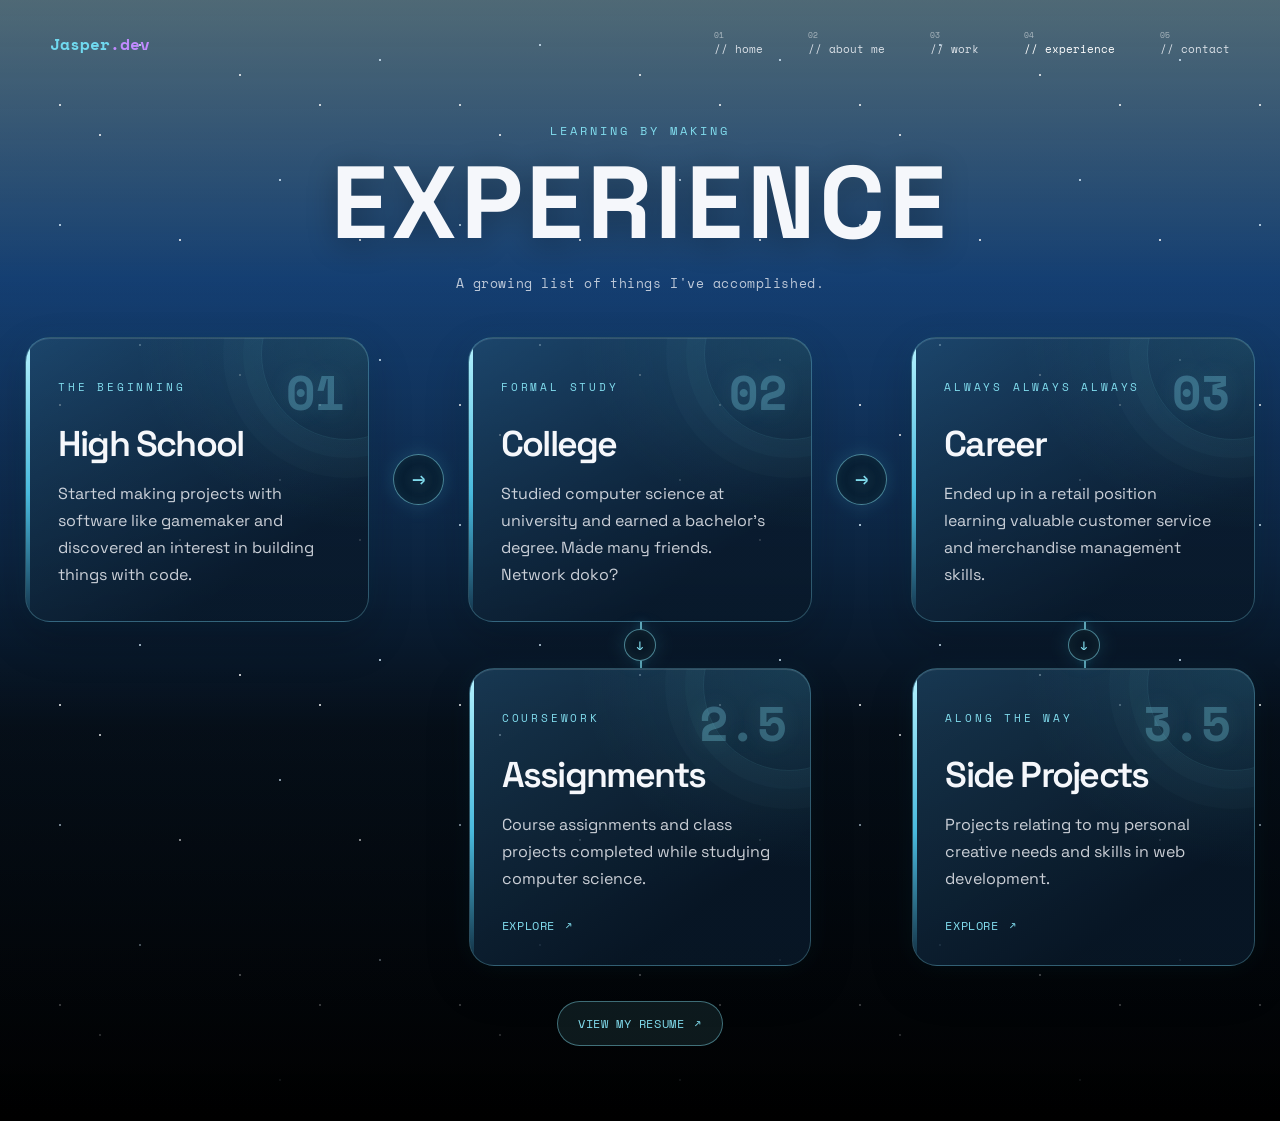
==== src/experience.html @ e36cb80e "base" ====
<!DOCTYPE html>
<html lang="en">
<head>
	<meta charset="UTF-8">
	<meta name="viewport" content="width=device-width, initial-scale=1.0">
	<meta name="theme-color" content="#071421">
	<title>Experience | Jasper.dev</title>
	<link rel="preconnect" href="https://fonts.googleapis.com">
	<link rel="preconnect" href="https://fonts.gstatic.com" crossorigin>
	<link href="https://fonts.googleapis.com/css2?family=Space+Grotesk:wght@400;500;600;700&family=Space+Mono:wght@400;700&display=swap" rel="stylesheet">
	<link rel="stylesheet" href="../styles.css">
</head>
<body>
	<main class="site-page">
		<div class="starfield" aria-hidden="true"></div>
		<header class="site-header">
			<a class="wordmark" href="../index.html" aria-label="Jasper home">Jasper<span>.dev</span></a>
			<nav aria-label="Main navigation">
				<a href="../index.html"><span>01</span>// home</a>
				<a href="aboutme.html"><span>02</span>// about me</a>
				<a href="work.html"><span>03</span>// work</a>
				<a class="active" href="experience.html" aria-current="page"><span>04</span>// experience</a>
				<a href="contact.html"><span>05</span>// contact</a>
			</nav>
		</header>

		<section class="page-content experience-page" aria-labelledby="page-title">
			<div class="page-heading">
				<p class="eyebrow">Learning by making</p>
				<h1 id="page-title">Experience</h1>
				<p class="page-lede">A growing list of things I've accomplished.</p>
			</div>

			<div class="experience-diagram" role="group" aria-label="Experience path from high school to college and career, with branches for assignments and side projects">
				<div class="experience-route">
					<article class="experience-card">
						<span class="experience-number" aria-hidden="true">01</span>
						<p class="eyebrow">The beginning</p>
						<h2>High School</h2>
						<p>Started making projects with software like gamemaker and discovered an interest in building things with code.</p>
					</article>
					<span class="experience-arrow" aria-hidden="true">→</span>
					<article class="experience-card">
						<span class="experience-number" aria-hidden="true">02</span>
						<p class="eyebrow">Formal study</p>
						<h2>College</h2>
						<p>Studied computer science at university and earned a bachelor's degree. Made many friends. Network doko?</p>
					</article>
					<span class="experience-arrow" aria-hidden="true">→</span>
					<article class="experience-card">
						<span class="experience-number" aria-hidden="true">03</span>
						<p class="eyebrow">always always always</p>
						<h2>Career</h2>
						<p>Ended up in a retail position learning valuable customer service and merchandise management skills.</p>
					</article>
				</div>
				<div class="experience-branches">
					<div class="experience-branch experience-branch-assignments">
						<span class="experience-arrow experience-arrow-down" aria-hidden="true">↓</span>
						<article class="experience-card">
							<span class="experience-number" aria-hidden="true">2.5</span>
							<p class="eyebrow">Coursework</p>
							<h2>Assignments</h2>
							<p>Course assignments and class projects completed while studying computer science.</p>
							<a class="page-link" href="https://github.com/bubbles0989" target="_blank" rel="noopener noreferrer">Explore <span aria-hidden="true">↗</span></a>
						</article>
					</div>
					<div class="experience-branch experience-branch-side-projects">
						<span class="experience-arrow experience-arrow-down" aria-hidden="true">↓</span>
						<article class="experience-card">
							<span class="experience-number" aria-hidden="true">3.5</span>
							<p class="eyebrow">Along the way</p>
							<h2>Side Projects</h2>
							<p>Projects relating to my personal creative needs and skills in web development.</p>
							<a class="page-link" href="work.html">Explore <span aria-hidden="true">↗</span></a>
						</article>
					</div>
				</div>
			</div>
			<a class="page-link experience-resume-link" href="resume.html">View my resume <span aria-hidden="true">↗</span></a>
		</section>
	</main>
</body>
</html>
---- styles.css ----
:root {
	color-scheme: dark;
	font-family: "Space Grotesk", sans-serif;
	font-synthesis: none;
	text-rendering: optimizeLegibility;
	-webkit-font-smoothing: antialiased;
	-moz-osx-font-smoothing: grayscale;
	scroll-behavior: smooth;
	--starfield-pattern:
		radial-gradient(1px 1px at 15% 35%, #fff 95%, transparent),
		radial-gradient(1px 1px at 15% 75%, #d9efff 95%, transparent),
		radial-gradient(1.5px 1.5px at 25% 45%, #fff 95%, transparent),
		radial-gradient(1px 1px at 35% 15%, #d9efff 95%, transparent),
		radial-gradient(1px 1px at 45% 80%, #fff 95%, transparent),
		radial-gradient(1.5px 1.5px at 60% 25%, #fff 95%, transparent),
		radial-gradient(1px 1px at 70% 60%, #d9efff 95%, transparent),
		radial-gradient(1px 1px at 80% 35%, #fff 95%, transparent),
		radial-gradient(1.5px 1.5px at 90% 80%, #fff 95%, transparent),
		radial-gradient(1px 1px at 95% 20%, #d9efff 95%, transparent);
}

* {
	box-sizing: border-box;
}

body {
	margin: 0;
	min-width: 320px;
	min-height: 100vh;
	background: #000;
	color: #f5f7fb;
}

.index {
	position: relative;
	display: flex;
	min-height: 100vh;
	min-height: 100svh;
	flex-direction: column;
	overflow: hidden;
	isolation: isolate;
	background:
		linear-gradient(180deg, rgba(5, 13, 23, 0.55) 0%, rgba(5, 13, 23, 0.48) 53%, rgba(0, 0, 0, 0.5) 100%),
		linear-gradient(180deg, #a9d9e9 0%, #2473d1 25%, #071421 67%, #000 100%);
}

.starfield {
	position: absolute;
	z-index: -1;
	inset: 0;
	opacity: 0.75;
	background-image: var(--starfield-pattern);
	background-size: 400px 300px;
	mask-image: linear-gradient(180deg, #000 0%, #000 62%, transparent 100%);
}

.site-header {
	position: relative;
	z-index: 2;
	display: flex;
	align-items: center;
	justify-content: space-between;
	gap: 30px;
	padding: 30px clamp(25px, 5vw, 50px);
}

.wordmark {
	color: #70d9ef;
	font-family: "Space Mono", monospace;
	font-size: 1rem;
	font-weight: 700;
	text-decoration: none;
	white-space: nowrap;
}

.wordmark span {
	color: #c18aff;
}

nav {
	display: flex;
	align-items: center;
	justify-content: center;
	gap: clamp(20px, 5vw, 45px);
}

nav a {
	position: relative;
	padding-top: 10px;
	color: rgba(245, 247, 251, 0.85);
	font-family: "Space Mono", monospace;
	font-size: 0.70rem;
	text-decoration: none;
	white-space: nowrap;
	transition: color 160ms ease;
}

nav a:hover,
nav a:focus-visible,
nav a.active {
	color: #fff;
}

nav a:focus-visible,
.wordmark:focus-visible,
.image-credit:focus-visible {
	outline: 2px solid #70d9ef;
	outline-offset: 5px;
}

nav a span {
	position: absolute;
	top: -1px;
	left: 0;
	color: rgba(255, 255, 255, 0.55);
	font-size: 0.5rem;
}

.planet {
	position: absolute;
	top: 10%;
	left: 0;
	width: 100%;
	height: min(95vh, 740px);
	pointer-events: none;
	animation: saturn-enter 1.5s ease-out both;
}

.planet img {
	display: block;
	width: 100%;
	height: 100%;
	object-fit: contain;
	mix-blend-mode: screen;
	opacity: 0.9;
	filter: drop-shadow(0 15px 40px rgba(2, 7, 18, 0.2));
	transform: translateX(clamp(15px, 5vw, 50px)) scale(1.0);
}

.index-copy {
	position: relative;
	z-index: 1;
	display: flex;
	flex: 1;
	flex-direction: column;
	align-items: center;
	justify-content: center;
	padding: 35px 25px 90px;
	text-align: center;
	animation: page-enter 750ms ease-out 100ms both;
}

.eyebrow {
	margin: 0 0 15px;
	color: #81dced;
	font-family: "Space Mono", monospace;
	font-size: clamp(0.60rem, 1vw, 0.75rem);
	letter-spacing: 0.25em;
	text-transform: uppercase;
}

h1 {
	margin: 0;
	font-size: clamp(5rem, 15vw, 10rem);
	font-weight: 700;
	letter-spacing: 0.035em;
	line-height: 0.95;
	text-shadow: 0 5px 30px rgba(0, 0, 0, 0.3);
	text-transform: uppercase;
}

.tagline {
	margin: 20px 0 0;
	font-family: "Space Mono", monospace;
	font-size: clamp(0.65rem, 1.25vw, 0.9rem);
	letter-spacing: 0.1em;
	line-height: 1.85;
	text-transform: uppercase;
}

.specialties {
	display: flex;
	align-items: center;
	gap: 15px;
	margin-top: 60px;
	transform: translateY(-50px);
	color: rgba(245, 247, 251, 0.60);
	font-family: "Space Mono", monospace;
	font-size: 0.60rem;
	letter-spacing: 0.15em;
	text-transform: uppercase;
}

.specialties i {
	color: #75cde3;
	font-style: normal;
}

@keyframes page-enter {
	from {
		opacity: 0;
		transform: translateY(15px);
	}

	to {
		opacity: 1;
		transform: translateY(0);
	}
}

@keyframes saturn-enter {
	from {
		opacity: 0;
	}

	to {
		opacity: 1;
	}
}

@media (prefers-reduced-motion: reduce) {
	.index .planet,
	.index .index-copy,
	.site-page .page-content {
		animation: none;
	}
}

.scroll-cue {
	position: absolute;
	bottom: 35px;
	left: 50%;
	display: block;
	width: 80px;
	height: 50px;
	transform: translateX(-50%);
}

.scroll-cue svg {
	display: block;
	width: 100%;
	height: 100%;
	overflow: visible;
}

.comet-trail {
	fill: none;
	stroke: rgba(255, 255, 255, 0.3);
	stroke-dasharray: 2 4;
	stroke-width: 1;
}

.comet-tail {
	stroke: #79d9ed;
	stroke-linecap: round;
	stroke-width: 1.5;
	filter: drop-shadow(0 0 5px rgba(121, 217, 237, 0.8));
}

.comet-head {
	fill: #fff;
	filter: drop-shadow(0 0 5px #79d9ed);
}

.comet-still {
	display: none;
}

.image-credit {
	position: absolute;
	right: 25px;
	bottom: 20px;
	color: rgba(255, 255, 255, 0.5);
	font-family: "Space Mono", monospace;
	font-size: 0.50rem;
	text-decoration: none;
}

.image-credit:hover {
	color: rgba(255, 255, 255, 0.85);
}

@media (max-width: 760px) {
	.site-header {
		flex-direction: column;
		gap: 20px;
		padding-top: 25px;
	}

	nav {
		width: 100%;
		flex-wrap: wrap;
		justify-content: space-between;
		gap: 10px;
	}

	nav a {
		font-size: clamp(0.50rem, 2vw, 0.65rem);
	}

	.planet {
		top: 25%;
		left: -10vw;
		width: 120vw;
		height: min(76vh, 580px);
	}

	.index-copy {
		padding: 30px 20px 95px;
	}

	.eyebrow {
		margin-bottom: 15px;
	}

	h1 {
		font-size: clamp(5rem, 20vw, 10rem);
	}

	.tagline {
		max-width: 35ch;
		margin-top: 20px;
		letter-spacing: 0.05em;
	}

	.specialties {
		margin-top: 50px;
	}

	.image-credit {
		right: 15px;
		bottom: 10px;
		font-size: 0.40rem;
	}
}

@media (max-width: 380px) {
	.site-header {
		padding-right: 15px;
		padding-left: 15px;
	}

	nav {
		gap: 6px;
	}

	nav a {
		font-size: 0.45rem;
	}

	h1 {
		font-size: 4rem;
	}

	.specialties {
		gap: 10px;
	}
}

@media (prefers-reduced-motion: reduce) {
	:root {
		scroll-behavior: auto;
	}

	.comet-flight {
		display: none;
	}

	.comet-still {
		display: inline;
	}
}

.site-page {
	position: relative;
	display: flex;
	min-height: 100vh;
	min-height: 100svh;
	flex-direction: column;
	overflow: hidden;
	isolation: isolate;
	background:
		linear-gradient(180deg, rgba(5, 13, 23, 0.55) 0%, rgba(5, 13, 23, 0.48) 50%, rgba(0, 0, 0, 0.5) 100%),
		linear-gradient(180deg, #a9d9e9 0%, #2473d1 25%, #071421 65%, #000 100%);
}

.site-page .site-header {
	width: 100%;
}

.site-page .wordmark span {
	color: #c18aff;
}

.site-page .page-content {
	position: relative;
	z-index: 1;
	width: min(100% - 50px, 1080px);
	margin: 35px auto 75px;
	animation: page-enter 750ms ease-out 100ms both;
}

.site-page .about-page {
	width: min(100% - 50px, 1500px);
}

.site-page .experience-page {
	width: min(100% - 50px, 1280px);
}

.page-heading {
	margin: 0 auto 40px;
	text-align: center;
}

.page-heading .eyebrow {
	margin-bottom: 15px;
}

.page-heading h1 {
	max-width: none;
	font-size: clamp(3rem, 8vw, 6.5rem);
}

.page-lede {
	max-width: 55ch;
	margin: 20px auto 0;
	color: rgba(245, 247, 251, 0.75);
	font-family: "Space Mono", monospace;
	font-size: clamp(0.75rem, 1vw, 1rem);
	letter-spacing: 0.045em;
	line-height: 2;
}

.about-card,
.game-card {
	display: grid;
	grid-template-columns: minmax(0, 1fr) minmax(0, 1fr);
	gap: clamp(25px, 5vw, 60px);
	align-items: center;
	padding: clamp(20px, 4vw, 40px);
	border: 1px solid rgba(255, 255, 255, 0.20);
	border-radius: 30px;
	background: linear-gradient(145deg, rgba(255, 255, 255, 0.1), rgba(255, 255, 255, 0.025) 75%);
	box-shadow: inset 0 0 0 1px rgba(255, 255, 255, 0.035);
	backdrop-filter: blur(10px);
}

.about-photo-column h2 {
	margin: 0 0 18px;
	font-size: clamp(1.25rem, 2.5vw, 1.75rem);
	letter-spacing: -0.04em;
}

.about-photo-gallery {
	display: grid;
	grid-template-columns: repeat(2, minmax(0, 1fr));
	gap: 12px;
}

.about-photo {
	position: relative;
	display: block;
	width: 100%;
	margin: 0;
	aspect-ratio: 4 / 3;
	overflow: hidden;
	border: 1px solid rgba(255, 255, 255, 0.2);
	border-radius: 14px;
	background: rgba(3, 10, 18, 0.55);
}

.about-photo img {
	display: block;
	width: 100%;
	height: 100%;
	object-fit: cover;
	object-position: center;
}

.about-photo-selfie img {
	object-position: left center;
	transform: scale(1.4);
	transform-origin: left center;
}

.about-photo-jor-2 img {
	object-position: center 25%;
}

.about-photo figcaption {
	position: absolute;
	right: 0;
	bottom: 0;
	left: 0;
	padding: 18px 10px 9px;
	background: linear-gradient(transparent, rgba(3, 10, 18, 0.85));
	color: #fff;
	font-family: "Space Mono", monospace;
	font-size: 0.6rem;
	letter-spacing: 0.08em;
	text-transform: uppercase;
}

.image-placeholder {
	position: relative;
	display: grid;
	min-height: 310px;
	place-items: center;
	overflow: hidden;
	border: 1px solid rgba(255, 255, 255, 0.20);
	border-radius: 20px;
	background:
		radial-gradient(ellipse at 70% 35%, rgba(204, 244, 255, 0.52), transparent 20%),
		radial-gradient(ellipse at 35% 65%, rgba(33, 130, 232, 0.65), transparent 40%),
		linear-gradient(145deg, #7bc5e4, #175ab2 60%, #092039);
}

.about-image {
	min-height: 0;
	aspect-ratio: 4 / 5;
}

.image-placeholder::before {
	position: absolute;
	width: min(65%, 260px);
	aspect-ratio: 1;
	border: 1px solid rgba(255, 255, 255, 0.25);
	border-radius: 50%;
	background: linear-gradient(145deg, rgba(255, 255, 255, 0.15), rgba(255, 255, 255, 0.01));
	content: "";
}

.image-placeholder span {
	position: relative;
	padding: 10px 15px;
	border: 1px solid rgba(255, 255, 255, 0.30);
	border-radius: 1000px;
	background: rgba(5, 26, 56, 0.35);
	color: rgba(255, 255, 255, 0.9);
	font-family: "Space Mono", monospace;
	font-size: 0.6rem;
	letter-spacing: 0.08em;
	text-align: center;
	text-transform: uppercase;
	backdrop-filter: blur(10px);
}

.page-copy {
	text-align: left;
}

.page-copy .eyebrow {
	margin-bottom: 15px;
}

.page-copy h2 {
	margin: 0;
	font-size: clamp(2rem, 4vw, 3.25rem);
	font-weight: 600;
	letter-spacing: -0.05em;
	line-height: 1;
}

.page-copy > p:not(.eyebrow) {
	margin: 20px 0 0;
	color: rgba(245, 247, 251, 0.8);
	font-size: 1rem;
	line-height: 2;
}

.page-copy .quote {
	display: block;
	padding-left: 18px;
	border-left: 2px solid #81dced;
	color: #d9efff;
	font-family: "Space Grotesk", sans-serif;
	font-size: clamp(1.25rem, 2.5vw, 1.75rem);
	font-style: italic;
	font-weight: 600;
	line-height: 1.45;
}

.page-link,
.back-link {
	display: inline-flex;
	align-items: center;
	gap: 10px;
	color: #81dced;
	font-family: "Space Mono", monospace;
	font-size: 0.75rem;
	letter-spacing: 0.05em;
	text-decoration: none;
	text-transform: uppercase;
}

.page-link {
	margin-top: 25px;
}

.page-link:hover,
.back-link:hover {
	color: #fff;
}

.page-link:focus-visible,
.back-link:focus-visible {
	outline: 2px solid #70d9ef;
	outline-offset: 5px;
}

.page-tags {
	display: flex;
	flex-wrap: wrap;
	gap: 10px;
	margin-top: 25px;
}

.page-tags span {
	padding: 5px 10px;
	border: 1px solid rgba(129, 220, 237, 0.30);
	border-radius: 1000px;
	color: rgba(245, 247, 251, 0.8);
	font-family: "Space Mono", monospace;
	font-size: 0.60rem;
	letter-spacing: 0.05em;
	text-transform: uppercase;
}

.game-page .page-heading h1 {
	font-size: clamp(3rem, 7.5vw, 6rem);
}

.game-image {
	min-height: 360px;
	background:
		radial-gradient(ellipse at 70% 22%, rgba(255, 224, 154, 0.75), transparent 10%),
		radial-gradient(ellipse at 35% 70%, rgba(70, 189, 158, 0.7), transparent 30%),
		linear-gradient(150deg, #67b5d4, #34779c 45%, #173d58);
}

.game-card + .back-link {
	margin-top: 30px;
}

@media (max-width: 760px) {
	.site-page .page-content {
		width: min(100% - 35px, 560px);
		margin-top: 20px;
	}

	.page-heading {
		margin-bottom: 25px;
	}

	.about-card,
	.game-card {
		grid-template-columns: 1fr;
		gap: 25px;
		padding: 20px;
		border-radius: 25px;
	}

	.about-page-image {
		display: none;
	}

	.image-placeholder {
		min-height: min(65vw, 300px);
		border-radius: 15px;
	}

	.game-image {
		min-height: min(70vw, 320px);
	}

	.page-copy {
		padding: 5px 5px 10px;
	}

	.page-copy h2 {
		font-size: clamp(2rem, 8vw, 3rem);
	}
}

.work-grid {
	display: grid;
	grid-template-columns: repeat(2, minmax(0, 1fr));
	gap: 25px;
}

.work-card {
	overflow: hidden;
	border: 1px solid rgba(255, 255, 255, 0.20);
	border-radius: 25px;
	background: linear-gradient(145deg, rgba(255, 255, 255, 0.1), rgba(255, 255, 255, 0.025) 75%);
	box-shadow: inset 0 0 0 1px rgba(255, 255, 255, 0.035);
	backdrop-filter: blur(10px);
}

.work-card-centered {
	grid-column: 1 / -1;
	width: calc((100% - 22px) / 2);
	justify-self: center;
}

.work-image {
	display: grid;
	min-height: 240px;
	border: 0;
	border-radius: 0;
	color: inherit;
	text-decoration: none;
}

.work-image-preview {
	display: flex;
	align-items: center;
	justify-content: center;
	height: 240px;
	min-height: 0;
	overflow: hidden;
}

.work-image-preview-elliot {
	aspect-ratio: 1225 / 640;
	height: auto;
	width: 100%;
}

.work-image-preview-julian {
	aspect-ratio: 1225 / 640;
	height: auto;
	width: 100%;
}

.work-image-preview img {
	display: block;
	width: 100%;
	height: 100%;
	object-fit: contain;
	object-position: center;
}

.work-image-preview-paper {
	background: #faf7f2;
}

.work-image-preview-tumblr {
	background: linear-gradient(to bottom, #c3c3c3 0 35%, #787d94 65% 100%);
}

.work-image-preview-tumblr img {
	object-fit: cover;
}

.work-image-preview-soda {
	background: #1d2b53;
}

.work-card-alt .work-image {
	background:
		radial-gradient(ellipse at 30% 30%, rgba(218, 241, 255, 0.65), transparent 20%),
		radial-gradient(ellipse at 75% 75%, rgba(70, 127, 238, 0.75), transparent 40%),
		linear-gradient(145deg, #72b8dd, #264fa7 60%, #0a1a39);
}

.work-card-alt .work-image-preview-paper {
	background: #faf7f2;
}

.work-card-alt .work-image-preview-github {
	background: #0d1117;
}

.work-card-alt .work-image-preview-soda {
	background: #1d2b53;
}

.work-card-coming .work-image {
	background:
		radial-gradient(ellipse at 60% 40%, rgba(216, 248, 255, 0.55), transparent 20%),
		radial-gradient(ellipse at 25% 75%, rgba(29, 151, 217, 0.7), transparent 40%),
		linear-gradient(145deg, #68bfd0, #176da8 60%, #0a2037);
}

.work-card-coming .work-image-preview-arms {
	background: #000;
}

.work-card-coming.work-card-centered .work-image {
	background: transparent;
	animation: none;
}

.work-card-coming.work-card-centered .work-image::before {
	position: absolute;
	top: 0;
	left: -20%;
	width: 75px;
	height: 5px;
	border-radius: 50%;
	background: linear-gradient(90deg, transparent, #d9efff 65%, #fff);
	box-shadow: 0 0 8px rgba(217, 239, 255, 0.85);
	content: "";
	opacity: 0;
	transform: rotate(-30deg);
	transform-origin: center;
	animation: work-comet-flight 15s ease-in 5s infinite;
	pointer-events: none;
}

.work-card-coming.work-card-centered .work-image::after {
	position: absolute;
	inset: 0;
	background-image: var(--starfield-pattern);
	background-size: 400px 300px;
	content: "";
	opacity: 1;
	animation: work-stars-twinkle 3.5s ease-in-out infinite alternate;
	pointer-events: none;
}

@keyframes work-stars-twinkle {
	to {
		opacity: 1;
	}
}

@keyframes work-comet-flight {
	0%,
	65% {
		top: 85%;
		left: -20%;
		opacity: 0;
	}

	65% {
		opacity: 1;
	}

	70% {
		top: 15%;
		left: 100%;
		opacity: 1;
	}

	75%,
	100% {
		top: 15%;
		left: 100%;
		opacity: 0;
	}
}

@media (prefers-reduced-motion: reduce) {
	.work-card-coming.work-card-centered .work-image {
		animation: none;
	}

	.work-card-coming.work-card-centered .work-image::before {
		animation: none;
	}

	.work-card-coming.work-card-centered .work-image::after {
		animation: none;
	}
}

.work-card-copy {
	padding: 20px 20px 20px;
}

.work-card-copy .eyebrow {
	margin-bottom: 15px;
}

.work-card-copy h2 {
	margin: 0;
	font-size: clamp(1.5rem, 3vw, 2rem);
	font-weight: 600;
	letter-spacing: -0.045em;
	line-height: 1.15;
}

.work-card-copy h2 a {
	color: #f5f7fb;
	text-decoration: none;
}

.work-card-copy h2 a:hover {
	color: #81dced;
}

.work-card-copy > p:not(.eyebrow) {
	margin: 15px 0 0;
	color: rgba(245, 247, 251, 0.75);
	line-height: 1.75;
}

.work-card-copy .page-link {
	margin-top: 20px;
}

.detail-placeholder {
	display: inline-block;
	margin-top: 20px;
	color: rgba(245, 247, 251, 0.55);
	font-family: "Space Mono", monospace;
	font-size: 0.60rem;
	letter-spacing: 0.05em;
	text-transform: uppercase;
}

.gif-gallery {
	display: flex;
	flex-direction: column;
	gap: 30px;
}

.model-gallery {
	display: grid;
	grid-template-columns: repeat(3, minmax(0, 1fr));
	gap: 20px;
}

.models-gallery-note {
	text-align: center;
}

.model-preview {
	display: grid;
	grid-template-rows: minmax(0, 1fr) auto;
	min-width: 0;
	margin: 0;
	overflow: hidden;
	border: 1px solid rgba(255, 255, 255, 0.2);
	border-radius: 20px;
	background: linear-gradient(145deg, rgba(255, 255, 255, 0.1), rgba(255, 255, 255, 0.025) 75%);
	box-shadow: inset 0 0 0 1px rgba(255, 255, 255, 0.035);
	backdrop-filter: blur(10px);
}

.model-preview img {
	display: block;
	width: 100%;
	aspect-ratio: 4 / 3;
	object-fit: contain;
	background: rgba(3, 10, 18, 0.45);
}

.model-preview figcaption {
	padding: 14px 18px;
	color: #81dced;
	font-family: "Space Mono", monospace;
	font-size: 0.7rem;
	letter-spacing: 0.08em;
	text-transform: uppercase;
}

.gif-section {
	display: grid;
	grid-template-columns: repeat(3, minmax(0, 1fr));
	gap: 20px;
}

.gif-section + .gif-section {
	padding-top: 25px;
	border-top: 1px solid rgba(129, 220, 237, 0.2);
}

.gif-section-title {
	grid-column: 1 / -1;
	margin: 0;
	color: #81dced;
	font-family: "Space Mono", monospace;
	font-size: 0.75rem;
	font-weight: 400;
	letter-spacing: 0.18em;
	text-transform: uppercase;
}

.gif-entry {
	position: relative;
	display: block;
	width: 100%;
	aspect-ratio: 4 / 3;
	padding: 0;
	overflow: hidden;
	border: 1px solid rgba(255, 255, 255, 0.2);
	border-radius: 20px;
	background:
		radial-gradient(ellipse at 70% 30%, rgba(86, 165, 219, 0.2), transparent 55%),
		linear-gradient(145deg, rgba(255, 255, 255, 0.09), rgba(255, 255, 255, 0.02));
	box-shadow: inset 0 0 0 1px rgba(255, 255, 255, 0.035);
	cursor: pointer;
	transition: border-color 180ms ease, background-color 180ms ease, transform 180ms ease;
}

.gif-entry:hover {
	transform: translateY(-3px);
	border-color: rgba(129, 220, 237, 0.6);
}

.gif-entry:focus-visible,
.gif-dialog-close:focus-visible {
	outline: 2px solid #70d9ef;
	outline-offset: 4px;
}

.gif-entry img {
	position: absolute;
	inset: 0;
	display: block;
	width: 100%;
	height: 100%;
	object-fit: cover;
	object-position: center;
}

.gif-entry-towasama-6thfes img {
	object-position: center 20%;
}

.gif-entry-soda-machine img {
	object-position: center 40%;
}

.gif-entry-asuka img {
	object-position: 95% center;
}

body.gif-gallery-ready .gif-entry {
	opacity: 0;
	transform: translateY(20px);
	transition: opacity 500ms ease, transform 500ms ease, border-color 180ms ease;
}

body.gif-gallery-ready .gif-entry.is-visible {
	opacity: 1;
	transform: translateY(0);
}

.gif-dialog {
	width: min(90vw, 760px);
	max-width: none;
	max-height: 90vh;
	padding: 0;
	overflow: auto;
	border: 1px solid rgba(129, 220, 237, 0.45);
	border-radius: 24px;
	background: linear-gradient(145deg, #10243a, #050d17 85%);
	color: #f5f7fb;
	box-shadow: 0 25px 100px rgba(0, 0, 0, 0.7);
}

.gif-dialog::backdrop {
	background: rgba(0, 0, 0, 0.78);
	backdrop-filter: blur(5px);
}

.gif-dialog-content {
	position: relative;
	padding: clamp(24px, 5vw, 40px);
}

.gif-dialog-close {
	position: absolute;
	top: 15px;
	right: 18px;
	display: grid;
	width: 40px;
	height: 40px;
	place-items: center;
	border: 1px solid rgba(255, 255, 255, 0.2);
	border-radius: 50%;
	background: rgba(255, 255, 255, 0.06);
	color: #f5f7fb;
	font-size: 1.75rem;
	line-height: 1;
	cursor: pointer;
}

.gif-dialog-content .eyebrow {
	padding-right: 45px;
}

.gif-dialog-content h2 {
	margin: 0 0 20px;
	font-size: clamp(1.75rem, 5vw, 2.5rem);
	letter-spacing: -0.04em;
}

.gif-dialog-image {
	display: block;
	width: 100%;
	max-height: 60vh;
	object-fit: contain;
	border: 1px solid rgba(255, 255, 255, 0.12);
	border-radius: 14px;
	background: rgba(0, 0, 0, 0.35);
}

.gif-dialog-content > p:not(.eyebrow) {
	color: rgba(245, 247, 251, 0.8);
	line-height: 1.7;
}

.gif-dialog-filename {
	font-family: "Space Mono", monospace;
	font-size: 0.7rem;
	overflow-wrap: anywhere;
}

@media (max-width: 760px) {
	.model-gallery {
		grid-template-columns: repeat(2, minmax(0, 1fr));
		gap: 15px;
	}

	.gif-section {
		grid-template-columns: repeat(2, minmax(0, 1fr));
		gap: 15px;
	}

	.gif-entry {
		border-radius: 15px;
	}
}

@media (max-width: 420px) {
	.model-gallery {
		grid-template-columns: 1fr;
	}

	.gif-section {
		grid-template-columns: 1fr;
	}
}

@media (prefers-reduced-motion: reduce) {
	body.gif-gallery-ready .gif-entry,
	body.gif-gallery-ready .gif-entry.is-visible {
		opacity: 1;
		transform: none;
		transition: none;
	}

	.gif-entry:hover {
		transform: none;
	}
}

.contact-card {
	display: grid;
	grid-template-columns: minmax(180px, 0.75fr) minmax(0, 1.25fr);
	gap: clamp(25px, 5vw, 60px);
	align-items: center;
	padding: clamp(25px, 5vw, 50px);
	border: 1px solid rgba(255, 255, 255, 0.25);
	border-radius: 30px;
	background: linear-gradient(145deg, rgba(255, 255, 255, 0.1), rgba(255, 255, 255, 0.025) 75%);
	backdrop-filter: blur(15px);
}

.contact-orbit {
	position: relative;
	display: grid;
	width: min(100%, 300px);
	aspect-ratio: 1;
	place-items: center;
	justify-self: center;
	animation: contact-orbit-float 5s ease-in-out infinite;
	border: 1px solid rgba(129, 220, 237, 0.5);
	border-radius: 50%;
	background:
		radial-gradient(circle, rgba(129, 220, 237, 0.2), transparent 60%);
	box-shadow: 0 0 60px rgba(46, 139, 197, 0.15), inset 0 0 36px rgba(129, 220, 237, 0.15);
}

.contact-orbit::before,
.contact-orbit::after {
	position: absolute;
	width: 75%;
	height: 35%;
	border: 1px solid rgba(255, 255, 255, 0.35);
	border-radius: 50%;
	content: "";
	transform: rotate(-35deg);
	animation: contact-orbit-pulse 5s ease-in-out infinite alternate;
}

.contact-orbit::after {
	width: 85%;
	height: 50%;
	border-color: rgba(129, 220, 237, 0.25);
	transform: rotate(35deg);
	animation-delay: -2.5s;
}

.contact-orbit span {
	width: 20px;
	aspect-ratio: 1;
	border-radius: 50%;
	background: #d9f7ff;
	box-shadow: 0 0 15px #79d9ed, 0 0 45px rgba(121, 217, 237, 0.75);
	animation: contact-orbit-glow 3s ease-in-out infinite alternate;
}

@keyframes contact-orbit-float {
	50% {
		transform: translateY(-10px);
	}
}

@keyframes contact-orbit-pulse {
	to {
		opacity: 0.6;
	}
}

@keyframes contact-orbit-glow {
	to {
		box-shadow: 0 0 20px #79d9ed, 0 0 55px rgba(121, 217, 237, 0.95);
		transform: scale(1.15);
	}
}

@media (prefers-reduced-motion: reduce) {
	.contact-orbit,
	.contact-orbit::before,
	.contact-orbit::after,
	.contact-orbit span {
		animation: none;
	}
}

.contact-card .page-copy h2 {
	max-width: 15ch;
}

.contact-form {
	display: grid;
	grid-template-columns: repeat(2, minmax(0, 1fr));
	gap: 18px;
	margin-top: 25px;
}

.contact-form-field {
	display: grid;
	gap: 8px;
}

.contact-form-field label {
	color: #81dced;
	font-family: "Space Mono", monospace;
	font-size: 0.65rem;
	letter-spacing: 0.1em;
	text-transform: uppercase;
}

.contact-form-field input,
.contact-form-field textarea {
	width: 100%;
	border: 1px solid rgba(129, 220, 237, 0.35);
	border-radius: 12px;
	padding: 12px 14px;
	background: rgba(3, 10, 18, 0.5);
	color: #f5f7fb;
	font: inherit;
}

.contact-form-field input {
	min-height: 48px;
}

.contact-form-field textarea {
	min-height: 140px;
	resize: vertical;
}

.contact-form-field input:focus-visible,
.contact-form-field textarea:focus-visible {
	border-color: #81dced;
	outline: 2px solid rgba(129, 220, 237, 0.35);
	outline-offset: 2px;
}

.contact-form-message {
	grid-column: 1 / -1;
}

.contact-form-submit {
	display: inline-flex;
	grid-column: 1 / -1;
	align-items: center;
	justify-content: center;
	gap: 10px;
	justify-self: start;
	min-height: 46px;
	padding: 0 20px;
	border: 1px solid rgba(129, 220, 237, 0.55);
	border-radius: 1000px;
	background: rgba(129, 220, 237, 0.12);
	color: #d9f7ff;
	font-family: "Space Mono", monospace;
	font-size: 0.7rem;
	letter-spacing: 0.06em;
	text-transform: uppercase;
	cursor: pointer;
	transition: background-color 160ms ease, border-color 160ms ease, color 160ms ease;
}

.contact-form-submit:hover {
	border-color: #81dced;
	background: #81dced;
	color: #071421;
}

.contact-form-submit:focus-visible {
	outline: 2px solid #81dced;
	outline-offset: 4px;
}

.contact-form-disclaimer {
	margin-top: 16px;
	color: rgba(245, 247, 251, 0.6);
	font-size: 0.8rem;
	line-height: 1.6;
}

@media (max-width: 760px) {
	.contact-form {
		grid-template-columns: minmax(0, 1fr);
	}

	.contact-form-message,
	.contact-form-submit {
		grid-column: 1;
	}
}

.experience-diagram {
	--experience-arrow-track: clamp(34px, 4vw, 52px);
	position: relative;
}

.experience-route {
	display: grid;
	grid-template-columns: minmax(0, 1fr) var(--experience-arrow-track) minmax(0, 1fr) var(--experience-arrow-track) minmax(0, 1fr);
	gap: clamp(12px, 2vw, 24px);
	align-items: center;
}

.experience-arrow {
	display: grid;
	width: var(--experience-arrow-track);
	aspect-ratio: 1;
	place-items: center;
	border: 1px solid rgba(129, 220, 237, 0.55);
	border-radius: 50%;
	background: rgba(8, 29, 47, 0.88);
	color: #81dced;
	font-family: "Space Mono", monospace;
	font-size: 1.4rem;
	text-shadow: 0 0 18px rgba(129, 220, 237, 0.8);
	box-shadow: 0 0 20px rgba(81, 194, 224, 0.18), inset 0 0 12px rgba(129, 220, 237, 0.1);
}

.experience-card {
	position: relative;
	min-height: 285px;
	padding: 36px 32px 30px;
	overflow: hidden;
	border: 1px solid rgba(129, 220, 237, 0.28);
	border-radius: 25px;
	background:
		radial-gradient(ellipse at 100% 0%, rgba(84, 191, 224, 0.15), transparent 48%),
		linear-gradient(145deg, rgba(34, 78, 111, 0.62), rgba(9, 25, 42, 0.82) 75%);
	box-shadow:
		inset 0 1px 0 rgba(255, 255, 255, 0.12),
		0 18px 45px rgba(0, 0, 0, 0.2),
		0 0 28px rgba(52, 151, 196, 0.08);
	backdrop-filter: blur(14px);
	transition: border-color 180ms ease, box-shadow 180ms ease, transform 180ms ease;
}

.experience-card:hover {
	transform: translateY(-4px);
	border-color: rgba(129, 220, 237, 0.6);
	box-shadow:
		inset 0 1px 0 rgba(255, 255, 255, 0.16),
		0 22px 50px rgba(0, 0, 0, 0.28),
		0 0 32px rgba(52, 151, 196, 0.18);
}

.experience-card::before {
	position: absolute;
	inset: 0 auto 0 0;
	width: 4px;
	background: linear-gradient(180deg, #b6f3ff, #48b9dd 55%, rgba(72, 185, 221, 0.08));
	content: "";
}

.experience-card::after {
	position: absolute;
	top: -70px;
	right: -65px;
	width: 170px;
	aspect-ratio: 1;
	border: 1px solid rgba(129, 220, 237, 0.1);
	border-radius: 50%;
	box-shadow: 0 0 0 18px rgba(129, 220, 237, 0.025), 0 0 0 38px rgba(129, 220, 237, 0.02);
	content: "";
	pointer-events: none;
}

.experience-number {
	position: absolute;
	top: 18px;
	right: 24px;
	color: rgba(129, 220, 237, 0.3);
	font-family: "Space Mono", monospace;
	font-size: 3rem;
	font-weight: 700;
	text-shadow: 0 0 24px rgba(129, 220, 237, 0.12);
}

.experience-card .eyebrow {
	position: relative;
	max-width: 75%;
	margin: 5px 0 30px;
	font-size: 0.7rem;
	line-height: 1.5;
}

.experience-card h2 {
	margin: 0;
	font-size: clamp(1.75rem, 2.8vw, 2.35rem);
	font-weight: 600;
	letter-spacing: -0.05em;
	line-height: 1;
}

.experience-card > p:not(.eyebrow) {
	margin: 18px 0 0;
	color: rgba(245, 247, 251, 0.82);
	font-size: 1rem;
	line-height: 1.7;
}

.experience-branches {
	display: grid;
	grid-template-columns: minmax(0, 1fr) var(--experience-arrow-track) minmax(0, 1fr) var(--experience-arrow-track) minmax(0, 1fr);
	gap: clamp(10px, 2vw, 25px);
}

.experience-branch {
	position: relative;
	display: grid;
	grid-template-columns: minmax(0, 1fr);
	justify-items: center;
	padding-top: 46px;
}

.experience-branch-assignments {
	grid-column: 3;
}

.experience-branch-side-projects {
	grid-column: 5;
}

.experience-branch::before {
	position: absolute;
	top: 0;
	left: 50%;
	height: 46px;
	border-left: 2px solid rgba(129, 220, 237, 0.7);
	filter: drop-shadow(0 0 5px rgba(81, 194, 224, 0.65));
	content: "";
}

.experience-arrow-down {
	position: absolute;
	top: 23px;
	left: 50%;
	z-index: 1;
	width: 32px;
	height: 32px;
	border-width: 1px;
	background: #071421;
	font-size: 1rem;
	line-height: 1;
	transform: translate(-50%, -50%);
}

.experience-branch .experience-card {
	width: 100%;
}

@media (max-width: 760px) {
	.work-grid {
		grid-template-columns: 1fr;
	}

	.work-card {
		border-radius: 20px;
	}

	.work-card-centered {
		grid-column: auto;
		width: 100%;
	}

	.work-image {
		min-height: min(60vw, 200px);
	}

	.work-image-preview {
		height: min(60vw, 200px);
	}

	.work-image-preview-elliot {
		height: auto;
	}

	.work-image-preview-julian {
		height: auto;
	}

	.work-card-copy {
		padding: 20px 20px 25px;
	}

	.contact-card {
		grid-template-columns: 1fr;
		gap: 30px;
		padding: 20px;
		border-radius: 20px;
	}

	.contact-orbit {
		width: min(60vw, 200px);
	}

	.experience-route {
		grid-template-columns: minmax(0, 1fr);
		gap: 12px;
	}

	.experience-branches {
		grid-template-columns: minmax(0, 1fr);
		gap: 12px;
	}

	.experience-card {
		min-height: auto;
		padding: 30px 24px 26px;
		border-radius: 22px;
	}

	.experience-arrow {
		justify-self: center;
		width: 32px;
		transform: rotate(90deg);
	}

	.experience-branch {
		width: 100%;
		padding-top: 32px;
	}

	.experience-branch-assignments,
	.experience-branch-side-projects {
		grid-column: 1;
	}

	.experience-branch::before {
		height: 32px;
	}

	.experience-arrow-down {
		top: 16px;
	}
}

@media (prefers-reduced-motion: reduce) {
	.experience-card {
		transition: none;
	}

	.experience-card:hover {
		transform: none;
	}
}

.resume-page {
	max-width: 1000px;
}

.resume-sheet {
	padding: clamp(24px, 5vw, 52px);
	border: 1px solid rgba(129, 220, 237, 0.28);
	border-radius: 28px;
	background:
		radial-gradient(ellipse at 100% 0%, rgba(84, 191, 224, 0.12), transparent 38%),
		linear-gradient(145deg, rgba(20, 49, 73, 0.88), rgba(5, 15, 27, 0.92));
	box-shadow: 0 24px 70px rgba(0, 0, 0, 0.28), inset 0 1px 0 rgba(255, 255, 255, 0.08);
	backdrop-filter: blur(14px);
}

.resume-profile {
	display: flex;
	align-items: end;
	justify-content: space-between;
	gap: 24px;
	padding-bottom: 30px;
	border-bottom: 1px solid rgba(129, 220, 237, 0.28);
}

.resume-profile .eyebrow {
	margin-bottom: 10px;
}

.resume-profile h2 {
	margin: 0;
	font-size: clamp(2rem, 5vw, 3.25rem);
	letter-spacing: -0.05em;
}

.resume-role,
.resume-entry-role {
	margin: 8px 0 0;
	color: rgba(245, 247, 251, 0.68);
	font-family: "Space Mono", monospace;
	font-size: 0.78rem;
	line-height: 1.7;
}

.resume-profile-links {
	display: flex;
	flex-wrap: wrap;
	gap: 10px;
}

.resume-profile-links a {
	padding: 9px 13px;
	border: 1px solid rgba(129, 220, 237, 0.35);
	border-radius: 1000px;
	color: #d9f7ff;
	font-family: "Space Mono", monospace;
	font-size: 0.68rem;
	text-decoration: none;
	transition: background-color 160ms ease, border-color 160ms ease;
}

.resume-profile-links a:hover,
.resume-profile-links a:focus-visible {
	border-color: #81dced;
	background: rgba(129, 220, 237, 0.12);
}

.resume-profile-links a:focus-visible {
	outline: 2px solid #81dced;
	outline-offset: 3px;
}

.resume-section {
	margin-top: 30px;
}

.resume-section > h2 {
	margin: 0 0 15px;
	color: #81dced;
	font-family: "Space Mono", monospace;
	font-size: 0.8rem;
	letter-spacing: 0.16em;
	text-transform: uppercase;
}

.resume-section > p,
.resume-entry li,
.resume-skills dd {
	color: rgba(245, 247, 251, 0.82);
	font-size: 0.92rem;
	line-height: 1.8;
}

.resume-section > p {
	margin: 0;
}

.resume-entries {
	display: grid;
	gap: 25px;
}

.resume-entry {
	padding-left: 18px;
	border-left: 2px solid rgba(129, 220, 237, 0.42);
}

.resume-gap-note {
	margin: -10px 0 -10px 20px;
	color: rgba(245, 247, 251, 0.58);
	font-family: "Space Mono", monospace;
	font-size: 0.66rem;
}

.resume-gap-note a {
	color: inherit;
	text-decoration-color: rgba(129, 220, 237, 0.5);
	text-underline-offset: 3px;
}

.resume-gap-note a:hover,
.resume-gap-note a:focus-visible {
	color: #81dced;
}

.resume-gap-note a:focus-visible {
	outline: 2px solid #70d9ef;
	outline-offset: 4px;
}

.resume-entry-heading {
	display: flex;
	align-items: start;
	justify-content: space-between;
	gap: 20px;
}

.resume-entry h3,
.resume-education h3 {
	margin: 0;
	font-size: 1.1rem;
}

.resume-date {
	flex: 0 0 auto;
	margin: 2px 0 0;
	color: #b7cde0;
	font-family: "Space Mono", monospace;
	font-size: 0.68rem;
	line-height: 1.7;
	text-align: right;
}

.resume-entry ul {
	display: grid;
	gap: 7px;
	margin: 14px 0 0;
	padding-left: 20px;
}

.resume-entry li::marker {
	color: #81dced;
}

.resume-details-grid {
	display: grid;
	grid-template-columns: repeat(2, minmax(0, 1fr));
	column-gap: 40px;
	padding-top: 2px;
	border-top: 1px solid rgba(129, 220, 237, 0.28);
}

.resume-education .resume-date {
	margin-top: 8px;
	text-align: left;
}

.resume-skills {
	display: grid;
	gap: 13px;
	margin: 0;
}

.resume-skills div {
	display: grid;
	gap: 3px;
}

.resume-skills dt {
	color: #d9f7ff;
	font-family: "Space Mono", monospace;
	font-size: 0.7rem;
}

.resume-skills dd {
	margin: 0;
}

.resume-footer {
	margin-top: 32px;
	padding-top: 18px;
	border-top: 1px solid rgba(129, 220, 237, 0.18);
	color: rgba(245, 247, 251, 0.58);
	font-family: "Space Mono", monospace;
	font-size: 0.68rem;
}

.experience-resume-link {
	display: flex;
	width: fit-content;
	justify-content: center;
	margin: 35px auto 0;
	padding: 13px 20px;
	border: 1px solid rgba(129, 220, 237, 0.45);
	border-radius: 1000px;
	background: rgba(129, 220, 237, 0.1);
	transition: background-color 160ms ease, border-color 160ms ease, color 160ms ease;
}

.experience-resume-link:hover {
	border-color: #81dced;
	background: rgba(129, 220, 237, 0.2);
}

@media (max-width: 760px) {
	.resume-profile {
		align-items: start;
		flex-direction: column;
	}

	.resume-details-grid {
		grid-template-columns: minmax(0, 1fr);
	}

	.resume-entry-heading {
		flex-direction: column;
		gap: 4px;
	}

	.resume-date {
		text-align: left;
	}
}

@media print {
	.site-page {
		display: block;
		overflow: visible;
		background: #fff;
		color: #111;
	}

	.site-page .starfield,
	.site-page .site-header,
	.resume-page .page-heading,
	.resume-profile-links {
		display: none;
	}

	.site-page .resume-page {
		width: 100%;
		max-width: none;
		margin: 0;
		animation: none;
	}

	.resume-sheet {
		padding: 0;
		border: 0;
		border-radius: 0;
		background: #fff;
		box-shadow: none;
		color: #111;
		backdrop-filter: none;
	}

	.resume-profile,
	.resume-details-grid,
	.resume-footer {
		border-color: #aaa;
	}

	.resume-profile h2,
	.resume-entry h3,
	.resume-education h3,
	.resume-section > p,
	.resume-entry li,
	.resume-skills dd {
		color: #111;
	}

	.resume-section > h2,
	.resume-skills dt,
	.resume-profile .eyebrow,
	.resume-entry li::marker {
		color: #075a70;
	}

	.resume-entry {
		border-color: #16809a;
	}

	.resume-role,
	.resume-entry-role,
	.resume-date,
	.resume-footer {
		color: #444;
	}

	.resume-entry {
		break-inside: avoid;
	}
}
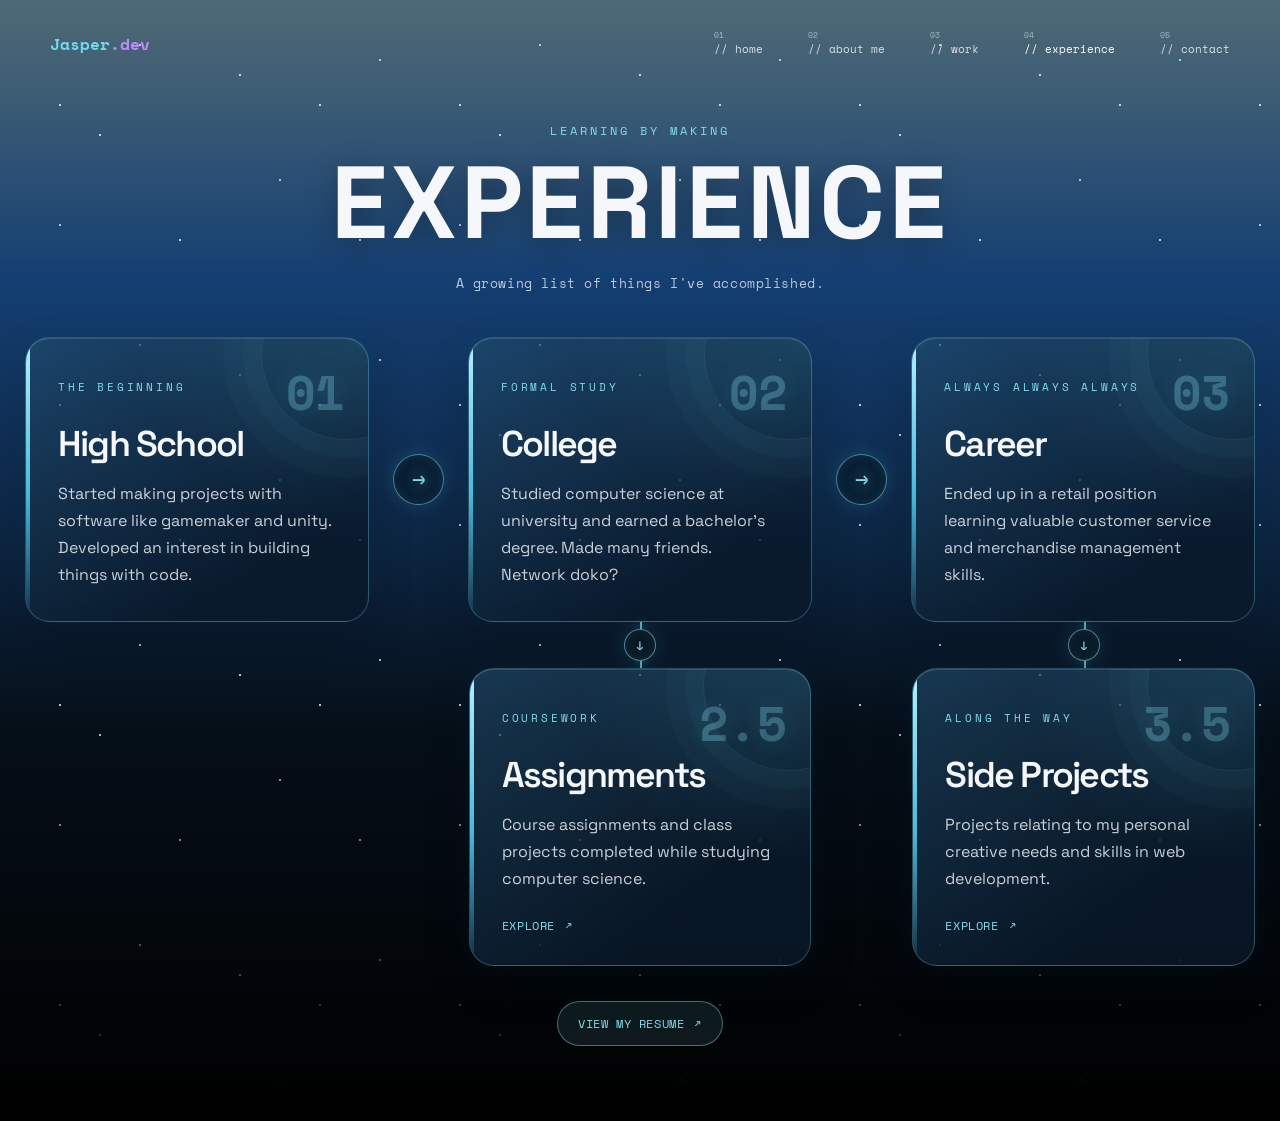
==== commit 9c971e4d: "honeypot on form, small adjustments to verbiage on experience" ====
--- a/src/experience.html
+++ b/src/experience.html
@@ -37,7 +37,7 @@
 						<span class="experience-number" aria-hidden="true">01</span>
 						<p class="eyebrow">The beginning</p>
 						<h2>High School</h2>
-						<p>Started making projects with software like gamemaker and discovered an interest in building things with code.</p>
+						<p>Started making projects with software like gamemaker and unity. Developed an interest in building things with code.</p>
 					</article>
 					<span class="experience-arrow" aria-hidden="true">→</span>
 					<article class="experience-card">
--- a/styles.css
+++ b/styles.css
@@ -1246,6 +1246,17 @@
 	margin-top: 25px;
 }
 
+.contact-form-honeypot {
+	position: absolute;
+	width: 1px;
+	height: 1px;
+	padding: 0;
+	overflow: hidden;
+	clip: rect(0, 0, 0, 0);
+	white-space: nowrap;
+	border: 0;
+}
+
 .contact-form-field {
 	display: grid;
 	gap: 8px;
